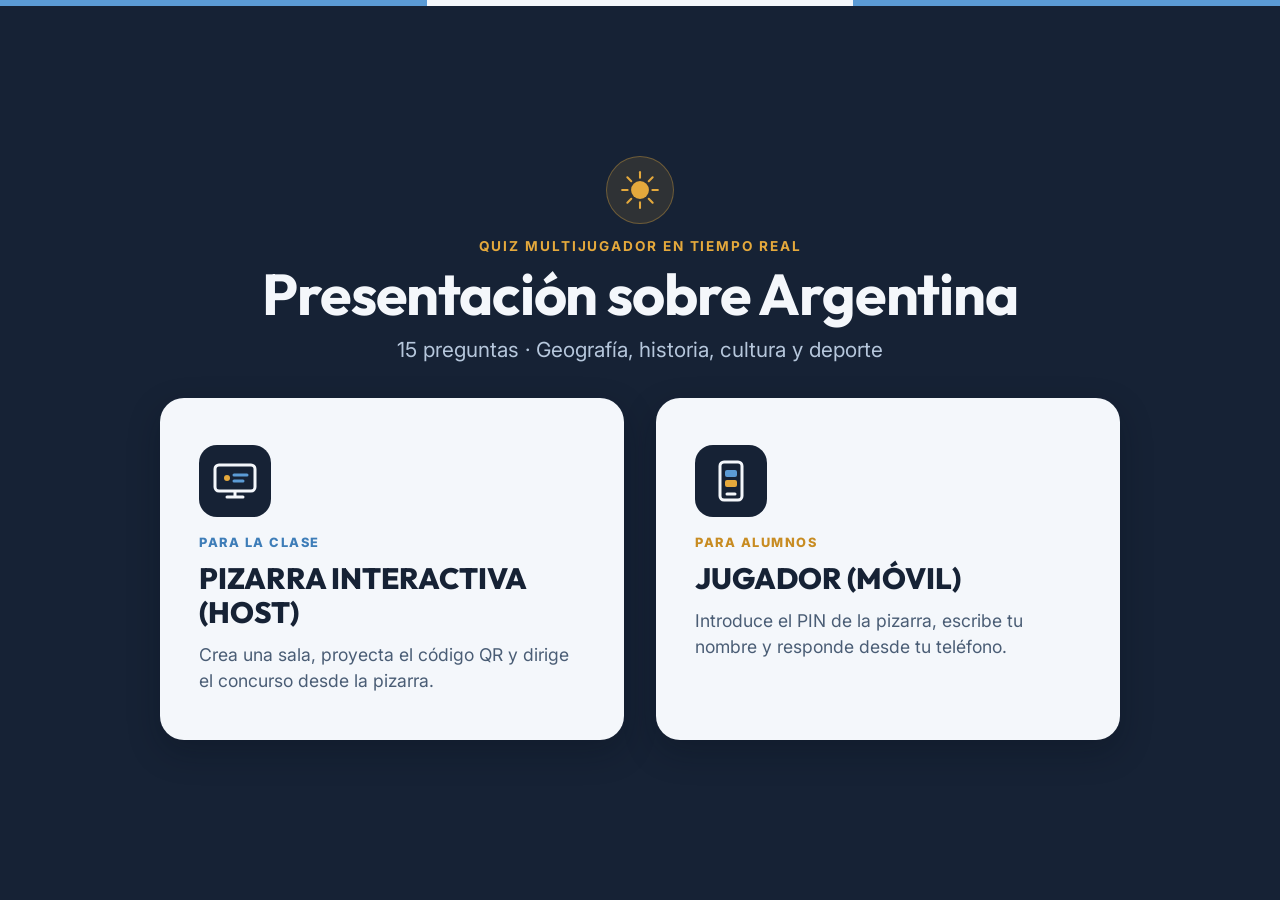
==== index.html @ 7177f7fc "Argentina live quiz 40s" ====
<!DOCTYPE html>
<html lang="es">
<head>
  <meta charset="UTF-8">
  <meta name="viewport" content="width=device-width, initial-scale=1.0, maximum-scale=1.0, user-scalable=no">
  <title>Presentación sobre Argentina · Quiz Interactivo</title>
  <link rel="preconnect" href="https://fonts.googleapis.com">
  <link rel="preconnect" href="https://fonts.gstatic.com" crossorigin>
  <link href="https://fonts.googleapis.com/css2?family=Inter:wght@400;500;600;700;800&family=Outfit:wght@600;700;800&display=swap" rel="stylesheet">
  <link rel="stylesheet" href="style.css">
</head>
<body>
  <!-- Subtle Argentine Albiceleste top ribbon -->
  <div class="flag-ribbon" aria-hidden="true">
    <span class="flag-stripe sky"></span>
    <span class="flag-stripe white"></span>
    <span class="flag-stripe sky"></span>
  </div>

  <div class="app-shell">
    <!-- ==================== 1. HOME SCREEN ==================== -->
    <main id="screen-home" class="screen active" aria-label="Pantalla de inicio">
      <header class="home-header">
        <div class="sun-badge" aria-hidden="true">
          <svg viewBox="0 0 64 64" width="44" height="44" fill="none">
            <circle cx="32" cy="32" r="13" fill="#E5A93C"/>
            <g stroke="#E5A93C" stroke-width="3" stroke-linecap="round">
              <line x1="32" y1="6" x2="32" y2="14"/>
              <line x1="32" y1="50" x2="32" y2="58"/>
              <line x1="6" y1="32" x2="14" y2="32"/>
              <line x1="50" y1="32" x2="58" y2="32"/>
              <line x1="13.6" y1="13.6" x2="19.3" y2="19.3"/>
              <line x1="44.7" y1="44.7" x2="50.4" y2="50.4"/>
              <line x1="50.4" y1="13.6" x2="44.7" y2="19.3"/>
              <line x1="19.3" y1="44.7" x2="13.6" y2="50.4"/>
            </g>
          </svg>
        </div>
        <p class="eyebrow">QUIZ MULTIJUGADOR EN TIEMPO REAL</p>
        <h1 class="home-title">Presentación sobre Argentina</h1>
        <p class="home-subtitle">15 preguntas · Geografía, historia, cultura y deporte</p>
      </header>

      <section class="role-grid" aria-label="Seleccionar modo">
        <button id="btn-choose-host" class="role-card role-host" type="button">
          <span class="role-icon" aria-hidden="true">
            <svg viewBox="0 0 48 48" width="48" height="48" fill="none">
              <rect x="4" y="8" width="40" height="26" rx="4" stroke="currentColor" stroke-width="3"/>
              <line x1="16" y1="40" x2="32" y2="40" stroke="currentColor" stroke-width="3" stroke-linecap="round"/>
              <line x1="24" y1="34" x2="24" y2="40" stroke="currentColor" stroke-width="3"/>
              <circle cx="16" cy="21" r="3" fill="#E5A93C"/>
              <line x1="23" y1="18" x2="36" y2="18" stroke="#5B9BD5" stroke-width="3" stroke-linecap="round"/>
              <line x1="23" y1="24" x2="32" y2="24" stroke="#5B9BD5" stroke-width="3" stroke-linecap="round"/>
            </svg>
          </span>
          <span class="role-tag">PARA LA CLASE</span>
          <span class="role-title">PIZARRA INTERACTIVA (HOST)</span>
          <span class="role-desc">Crea una sala, proyecta el código QR y dirige el concurso desde la pizarra.</span>
        </button>

        <button id="btn-choose-player" class="role-card role-player" type="button">
          <span class="role-icon" aria-hidden="true">
            <svg viewBox="0 0 48 48" width="48" height="48" fill="none">
              <rect x="13" y="5" width="22" height="38" rx="4" stroke="currentColor" stroke-width="3"/>
              <line x1="20" y1="37" x2="28" y2="37" stroke="currentColor" stroke-width="3" stroke-linecap="round"/>
              <rect x="18" y="13" width="12" height="7" rx="2" fill="#5B9BD5"/>
              <rect x="18" y="23" width="12" height="7" rx="2" fill="#E5A93C"/>
            </svg>
          </span>
          <span class="role-tag">PARA ALUMNOS</span>
          <span class="role-title">JUGADOR (MÓVIL)</span>
          <span class="role-desc">Introduce el PIN de la pizarra, escribe tu nombre y responde desde tu teléfono.</span>
        </button>
      </section>
    </main>

    <!-- ==================== 2. HOST SCREEN ==================== -->
    <section id="screen-host" class="screen" aria-label="Modo pizarra interactiva">
      <!-- Persistent Host Top Bar -->
      <header class="host-topbar">
        <div class="host-brand">
          <button id="btn-host-exit" class="btn-ghost btn-sm" type="button" title="Volver al inicio">← Inicio</button>
          <span class="host-title-pill">Presentación sobre Argentina</span>
        </div>
        <div class="host-meta">
          <span class="meta-chip">PIN: <strong id="host-topbar-pin" class="tabular">----</strong></span>
          <span class="meta-chip">Jugadores: <strong id="host-topbar-players" class="tabular">0</strong></span>
        </div>
      </header>

      <!-- HOST VIEW A: LOBBY -->
      <div id="host-view-lobby" class="host-view active">
        <div class="lobby-layout">
          <div class="card lobby-join-card">
            <p class="section-label">ESCANEA EL CÓDIGO QR O ENTRA CON EL PIN</p>
            <div class="pin-display" id="host-lobby-pin">----</div>
            <div class="qr-frame">
              <img id="host-qr-img" src="" alt="Código QR para unirse al quiz" width="280" height="280">
            </div>
            <p class="join-url-text" id="host-join-url"></p>
          </div>

          <div class="card lobby-players-card">
            <div class="lobby-players-head">
              <div>
                <p class="section-label">SALA DE ESPERA EN VIVO</p>
                <h2 class="lobby-count-heading">
                  Jugadores conectados: <span id="host-lobby-count" class="tabular accent-sky">0</span>
                </h2>
              </div>
              <button id="btn-host-start" class="btn-primary btn-xl" type="button">EMPEZAR QUIZ</button>
            </div>
            <div id="host-players-empty" class="players-empty">
              Esperando a que los alumnos se conecten con sus teléfonos...
            </div>
            <ul id="host-players-list" class="players-grid" aria-live="polite"></ul>
          </div>
        </div>
      </div>

      <!-- HOST VIEW B: QUESTION & REVEAL (Unified persistent DOM - zero layout shift) -->
      <div id="host-view-question" class="host-view">
        <div class="question-hud">
          <div class="hud-left">
            <span class="hud-badge">Pregunta <strong id="host-q-num" class="tabular">1</strong> / <strong id="host-q-total" class="tabular">15</strong></span>
          </div>

          <div class="hud-center">
            <div class="timer-pill" id="host-timer-pill">
              <span class="timer-label">Tiempo</span>
              <span id="host-timer-sec" class="timer-value tabular">40</span>
              <span class="timer-unit">s</span>
            </div>
          </div>

          <div class="hud-right">
            <div class="responses-pill">
              Respuestas: <strong id="host-resp-answered" class="tabular">0</strong> / <strong id="host-resp-total" class="tabular">0</strong>
            </div>
          </div>
        </div>

        <!-- Smooth timer progress bar -->
        <div class="timer-track" aria-hidden="true">
          <div id="host-timer-bar" class="timer-fill"></div>
        </div>

        <!-- Question Card -->
        <div class="card host-question-card">
          <h2 id="host-question-text" class="host-question-text"></h2>
        </div>

        <!-- 4 Persistent Options Grid (A/B/C/D) -->
        <div class="host-options-grid" id="host-options-grid">
          <div class="option-card" id="host-opt-0" data-opt="0">
            <div class="option-bar-bg"><div class="option-bar-fill" id="host-opt-bar-0"></div></div>
            <div class="option-content">
              <span class="option-letter">A</span>
              <span class="option-text" id="host-opt-text-0"></span>
              <span class="option-stat tabular" id="host-opt-pct-0">0%</span>
            </div>
          </div>
          <div class="option-card" id="host-opt-1" data-opt="1">
            <div class="option-bar-bg"><div class="option-bar-fill" id="host-opt-bar-1"></div></div>
            <div class="option-content">
              <span class="option-letter">B</span>
              <span class="option-text" id="host-opt-text-1"></span>
              <span class="option-stat tabular" id="host-opt-pct-1">0%</span>
            </div>
          </div>
          <div class="option-card" id="host-opt-2" data-opt="2">
            <div class="option-bar-bg"><div class="option-bar-fill" id="host-opt-bar-2"></div></div>
            <div class="option-content">
              <span class="option-letter">C</span>
              <span class="option-text" id="host-opt-text-2"></span>
              <span class="option-stat tabular" id="host-opt-pct-2">0%</span>
            </div>
          </div>
          <div class="option-card" id="host-opt-3" data-opt="3">
            <div class="option-bar-bg"><div class="option-bar-fill" id="host-opt-bar-3"></div></div>
            <div class="option-content">
              <span class="option-letter">D</span>
              <span class="option-text" id="host-opt-text-3"></span>
              <span class="option-stat tabular" id="host-opt-pct-3">0%</span>
            </div>
          </div>
        </div>

        <!-- Persistent Action Footer (fixed height, toggles controls cleanly) -->
        <div class="host-action-bar">
          <button id="btn-host-reveal" class="btn-gold btn-lg" type="button">Mostrar Respuesta</button>
          <div id="host-post-reveal-actions" class="action-group hidden">
            <button id="btn-host-leaderboard" class="btn-secondary btn-lg" type="button">Clasificación (Top 5)</button>
            <button id="btn-host-next" class="btn-primary btn-lg" type="button">Siguiente Pregunta →</button>
          </div>
        </div>
      </div>

      <!-- HOST VIEW C: LEADERBOARD (TOP 5) -->
      <div id="host-view-leaderboard" class="host-view">
        <div class="card leaderboard-card">
          <div class="leaderboard-head">
            <div>
              <p class="section-label">PUNTUACIÓN ACTUAL</p>
              <h2 class="leaderboard-title">Clasificación (Top 5)</h2>
            </div>
            <span class="hud-badge">Tras pregunta <strong id="host-lb-q-num" class="tabular">1</strong> / 15</span>
          </div>

          <ol id="host-leaderboard-list" class="leaderboard-list"></ol>
          <p id="host-leaderboard-empty" class="players-empty hidden">Todavía no hay jugadores registrados.</p>

          <div class="leaderboard-footer">
            <button id="btn-lb-next" class="btn-primary btn-xl" type="button">Siguiente Pregunta →</button>
          </div>
        </div>
      </div>

      <!-- HOST VIEW D: FINAL PODIUM -->
      <div id="host-view-podium" class="host-view">
        <div class="podium-wrapper">
          <div class="podium-header">
            <p class="eyebrow">RESULTADOS FINALES · PRESENTACIÓN SOBRE ARGENTINA</p>
            <h2 class="podium-heading">¡Podio Final!</h2>
          </div>

          <div class="podium-stage" aria-label="Podio de ganadores">
            <!-- 2nd Place -->
            <div class="podium-col place-2" id="podium-col-2">
              <div class="podium-medal silver">2.º</div>
              <div class="podium-name" id="podium-name-2">—</div>
              <div class="podium-score tabular" id="podium-score-2">0 pts</div>
              <div class="podium-block block-2">2</div>
            </div>

            <!-- 1st Place -->
            <div class="podium-col place-1" id="podium-col-1">
              <div class="podium-crown" aria-hidden="true">👑</div>
              <div class="podium-medal gold">1.º</div>
              <div class="podium-name" id="podium-name-1">—</div>
              <div class="podium-score tabular" id="podium-score-1">0 pts</div>
              <div class="podium-block block-1">1</div>
            </div>

            <!-- 3rd Place -->
            <div class="podium-col place-3" id="podium-col-3">
              <div class="podium-medal bronze">3.º</div>
              <div class="podium-name" id="podium-name-3">—</div>
              <div class="podium-score tabular" id="podium-score-3">0 pts</div>
              <div class="podium-block block-3">3</div>
            </div>
          </div>

          <div id="podium-rest-card" class="card podium-rest-card hidden">
            <p class="section-label">OTROS FINALISTAS</p>
            <ol id="podium-rest-list" class="podium-rest-list" start="4"></ol>
          </div>

          <div class="podium-actions">
            <button id="btn-host-new-game" class="btn-gold btn-xl" type="button">Crear Nueva Sala</button>
          </div>
        </div>
      </div>
    </section>

    <!-- ==================== 3. PLAYER SCREEN ==================== -->
    <section id="screen-player" class="screen" aria-label="Modo jugador móvil">
      <!-- PLAYER VIEW A: JOIN FORM -->
      <div id="player-view-join" class="player-view active">
        <div class="player-top-nav">
          <button id="btn-player-back" class="btn-ghost btn-sm" type="button">← Inicio</button>
        </div>

        <div class="card player-join-card">
          <p class="section-label">UNIRSE AL QUIZ</p>
          <h2 class="player-join-title">Presentación sobre Argentina</h2>

          <form id="player-join-form" class="join-form" novalidate>
            <div class="form-group">
              <label for="input-pin">PIN de la sala (4 dígitos)</label>
              <input
                id="input-pin"
                type="text"
                inputmode="numeric"
                pattern="[0-9]*"
                maxlength="4"
                placeholder="Ej. 4821"
                autocomplete="off"
                class="input-field input-pin tabular"
                required
              >
            </div>

            <div class="form-group">
              <label for="input-name">Tu nombre</label>
              <input
                id="input-name"
                type="text"
                maxlength="24"
                placeholder="Escribe tu nombre"
                autocomplete="given-name"
                class="input-field"
                required
              >
            </div>

            <p id="player-join-error" class="form-error hidden" role="alert"></p>

            <button id="btn-player-join" class="btn-primary btn-block btn-lg" type="submit">UNIRSE</button>
          </form>
        </div>
      </div>

      <!-- PLAYER VIEW B: CONNECTED WRAPPER -->
      <div id="player-view-game" class="player-view">
        <header class="player-hud">
          <div class="player-identity">
            <span id="player-hud-name" class="player-name-badge">Alumno</span>
            <span class="player-pin-tag">PIN <strong id="player-hud-pin" class="tabular">----</strong></span>
          </div>
          <div class="player-score-pill">
            <span id="player-hud-score" class="tabular">0</span> pts
          </div>
        </header>

        <!-- Sub-state 1: Waiting in Lobby -->
        <div id="player-state-lobby" class="player-substate active">
          <div class="card player-status-card">
            <div class="pulse-dot" aria-hidden="true"></div>
            <h2>¡Estás dentro!</h2>
            <p class="status-sub">Mira la pizarra interactiva. El quiz comenzará en unos instantes.</p>
          </div>
        </div>

        <!-- Sub-state 2: Active Question -->
        <div id="player-state-question" class="player-substate">
          <div class="player-q-meta">
            <span>Pregunta <strong id="player-q-num" class="tabular">1</strong> / 15</span>
            <span class="player-timer-chip"><strong id="player-timer-sec" class="tabular">40</strong> s</span>
          </div>

          <div class="card player-question-card">
            <p id="player-question-text" class="player-question-text"></p>
          </div>

          <div class="player-options-grid" id="player-options-grid">
            <button type="button" class="player-opt-btn" id="player-opt-0" data-opt="0">
              <span class="player-opt-letter">A</span>
              <span class="player-opt-text" id="player-opt-text-0"></span>
            </button>
            <button type="button" class="player-opt-btn" id="player-opt-1" data-opt="1">
              <span class="player-opt-letter">B</span>
              <span class="player-opt-text" id="player-opt-text-1"></span>
            </button>
            <button type="button" class="player-opt-btn" id="player-opt-2" data-opt="2">
              <span class="player-opt-letter">C</span>
              <span class="player-opt-text" id="player-opt-text-2"></span>
            </button>
            <button type="button" class="player-opt-btn" id="player-opt-3" data-opt="3">
              <span class="player-opt-letter">D</span>
              <span class="player-opt-text" id="player-opt-text-3"></span>
            </button>
          </div>
        </div>

        <!-- Sub-state 2b: Calm Waiting Screen after sending answer -->
        <div id="player-state-waiting" class="player-substate">
          <div class="player-q-meta">
            <span>Pregunta <strong id="player-wait-q-num" class="tabular">1</strong> / 15</span>
            <span class="player-timer-chip"><strong id="player-wait-timer-sec" class="tabular">40</strong> s</span>
          </div>

          <div class="card player-waiting-card">
            <div class="waiting-spinner" aria-hidden="true"></div>
            <span id="player-wait-choice" class="waiting-choice-pill">Tu opción: A</span>
            <h2 class="waiting-heading">Respuesta enviada. Esperando a los demás...</h2>
            <p class="status-sub">El resultado aparecerá automáticamente cuando termine la pregunta.</p>
          </div>
        </div>

        <!-- Sub-state 3: Reveal / Leaderboard Clear Result Card -->
        <div id="player-state-feedback" class="player-substate">
          <div class="card player-feedback-card" id="player-feedback-card">
            <div class="feedback-icon" id="player-feedback-icon" aria-hidden="true">✅</div>
            <h2 id="player-feedback-title" class="feedback-title">¡CORRECTO!</h2>
            <p id="player-feedback-points" class="feedback-points tabular">+0 puntos</p>

            <div id="player-feedback-correct-box" class="feedback-correct-box hidden">
              <span class="feedback-correct-label">Respuesta correcta</span>
              <p id="player-feedback-correct-answer" class="feedback-correct-note"></p>
            </div>

            <div class="feedback-stats-box">
              <div class="feedback-rank-line tabular" id="player-feedback-rank">Puesto actual: #1 de 1</div>
              <div class="feedback-total-line">
                Puntos totales: <strong id="player-feedback-total" class="tabular">0 puntos</strong>
              </div>
            </div>

            <p class="feedback-next-hint">Mira la pizarra para la siguiente pregunta...</p>
          </div>
        </div>

        <!-- Sub-state 4: Final Podium -->
        <div id="player-state-podium" class="player-substate">
          <div class="card player-podium-card">
            <p class="section-label">FIN DEL QUIZ</p>
            <div class="final-rank-badge tabular" id="player-final-rank">1.º</div>
            <h2 id="player-final-headline">¡Excelente trabajo!</h2>
            <p class="final-score-big tabular" id="player-final-score">0 pts</p>
            <p class="status-sub" id="player-final-summary">Respuestas correctas: 0 / 15</p>
            <button id="btn-player-leave" class="btn-secondary btn-block btn-lg" type="button">Salir de la sala</button>
          </div>
        </div>
      </div>
    </section>
  </div>

  <!-- Toast notification for connection / room alerts -->
  <div id="toast" class="toast hidden" role="status" aria-live="polite"></div>

  <!-- Firebase Compat SDK v10 (CDN) -->
  <script src="https://www.gstatic.com/firebasejs/10.14.1/firebase-app-compat.js"></script>
  <script src="https://www.gstatic.com/firebasejs/10.14.1/firebase-database-compat.js"></script>
  <script src="app.js"></script>
</body>
</html>
---- style.css ----
/* ==========================================================================
   Presentación sobre Argentina · Multiplayer Quiz Stylesheet
   Palette:
     - Background (dark slate blue): #162235
     - Cards (soft ivory):           #F4F7FB
     - Accent sky blue:              #5B9BD5
     - Accent gold:                  #E5A93C
   Stability:
     - font-variant-numeric: tabular-nums on all dynamic numbers
     - Reserved heights / opacity transitions so ZERO layout jitter occurs
   ========================================================================== */

:root {
  --bg-slate: #162235;
  --bg-slate-elevated: #1E2E47;
  --bg-slate-soft: #253854;
  --card-ivory: #F4F7FB;
  --card-ivory-muted: #E6EDF6;
  --sky: #5B9BD5;
  --sky-dark: #3E7DB8;
  --sky-soft: rgba(91, 155, 213, 0.16);
  --gold: #E5A93C;
  --gold-dark: #C88C22;
  --gold-soft: rgba(229, 169, 60, 0.18);
  --green: #24824E;
  --green-soft: #E1F5E9;
  --green-border: #2E9B5E;
  --red: #C44747;
  --red-soft: #FBE9E9;
  --text-dark: #162235;
  --text-muted: #4A5D75;
  --text-light: #F4F7FB;
  --text-light-muted: #B6C7DC;
  --border-subtle: rgba(22, 34, 53, 0.12);
  --border-dark: rgba(244, 247, 251, 0.14);
  --shadow-card: 0 12px 32px rgba(8, 14, 24, 0.28);
  --radius-lg: 20px;
  --radius-md: 14px;
  --radius-sm: 10px;
}

*,
*::before,
*::after {
  box-sizing: border-box;
}

html,
body {
  margin: 0;
  padding: 0;
  min-height: 100%;
  background-color: var(--bg-slate);
  color: var(--text-light);
  font-family: 'Inter', system-ui, -apple-system, 'Segoe UI', Roboto, sans-serif;
  -webkit-font-smoothing: antialiased;
  touch-action: manipulation;
}

.tabular {
  font-variant-numeric: tabular-nums;
}

.hidden {
  display: none !important;
}

/* Argentine Albiceleste top accent ribbon */
.flag-ribbon {
  position: fixed;
  top: 0;
  left: 0;
  right: 0;
  height: 6px;
  display: grid;
  grid-template-columns: 1fr 1fr 1fr;
  z-index: 100;
}

.flag-stripe.sky {
  background: var(--sky);
}

.flag-stripe.white {
  background: var(--card-ivory);
}

.app-shell {
  min-height: 100vh;
  padding: 20px clamp(14px, 3vw, 36px) 24px;
  display: flex;
  flex-direction: column;
}

/* Screens & Views */
.screen {
  display: none;
  flex: 1;
  width: 100%;
  max-width: 1400px;
  margin: 0 auto;
}

.screen.active {
  display: flex;
  flex-direction: column;
}

.host-view,
.player-view,
.player-substate {
  display: none;
}

.host-view.active,
.player-view.active,
.player-substate.active {
  display: flex;
  flex-direction: column;
}

/* Shared Card */
.card {
  background-color: var(--card-ivory);
  color: var(--text-dark);
  border-radius: var(--radius-lg);
  box-shadow: var(--shadow-card);
  border: 1px solid rgba(255, 255, 255, 0.55);
}

.eyebrow {
  margin: 0 0 8px;
  font-size: 0.85rem;
  font-weight: 700;
  letter-spacing: 0.14em;
  text-transform: uppercase;
  color: var(--gold);
}

.section-label {
  margin: 0 0 8px;
  font-size: 0.8rem;
  font-weight: 700;
  letter-spacing: 0.12em;
  text-transform: uppercase;
  color: var(--text-muted);
}

.accent-sky {
  color: var(--sky-dark);
}

/* Buttons */
button {
  font-family: inherit;
  cursor: pointer;
  border: none;
  transition: transform 0.12s ease, background-color 0.15s ease, box-shadow 0.15s ease, opacity 0.15s ease;
}

button:active:not(:disabled) {
  transform: scale(0.985);
}

button:disabled {
  cursor: not-allowed;
  opacity: 0.6;
}

.btn-primary {
  background-color: var(--sky);
  color: #FFFFFF;
  font-weight: 700;
  border-radius: var(--radius-md);
  box-shadow: 0 6px 18px rgba(91, 155, 213, 0.32);
}

.btn-primary:hover:not(:disabled) {
  background-color: var(--sky-dark);
}

.btn-gold {
  background-color: var(--gold);
  color: var(--text-dark);
  font-weight: 800;
  border-radius: var(--radius-md);
  box-shadow: 0 6px 18px rgba(229, 169, 60, 0.32);
}

.btn-gold:hover:not(:disabled) {
  background-color: var(--gold-dark);
  color: #FFFFFF;
}

.btn-secondary {
  background-color: var(--bg-slate-soft);
  color: var(--text-light);
  font-weight: 700;
  border-radius: var(--radius-md);
  border: 1px solid var(--border-dark);
}

.btn-secondary:hover:not(:disabled) {
  background-color: #304769;
}

.btn-ghost {
  background: transparent;
  color: var(--text-light-muted);
  font-weight: 600;
  border-radius: var(--radius-sm);
  border: 1px solid var(--border-dark);
}

.btn-ghost:hover {
  color: var(--text-light);
  background: rgba(255, 255, 255, 0.08);
}

.btn-sm {
  padding: 8px 14px;
  font-size: 0.92rem;
}

.btn-lg {
  padding: 15px 28px;
  font-size: 1.12rem;
}

.btn-xl {
  padding: 18px 36px;
  font-size: clamp(1.1rem, 1.8vw, 1.35rem);
}

.btn-block {
  width: 100%;
}

/* ==========================================================================
   1. HOME SCREEN
   ========================================================================== */
#screen-home {
  justify-content: center;
  align-items: center;
  gap: clamp(24px, 4vh, 42px);
  padding: 18px 0;
}

.home-header {
  text-align: center;
  max-width: 820px;
}

.sun-badge {
  display: inline-flex;
  align-items: center;
  justify-content: center;
  width: 68px;
  height: 68px;
  border-radius: 50%;
  background: rgba(229, 169, 60, 0.12);
  border: 1px solid rgba(229, 169, 60, 0.35);
  margin-bottom: 14px;
}

.home-title {
  margin: 0;
  font-family: 'Outfit', 'Inter', sans-serif;
  font-size: clamp(2rem, 5vw, 3.6rem);
  line-height: 1.1;
  color: var(--card-ivory);
  letter-spacing: -0.02em;
}

.home-subtitle {
  margin: 12px 0 0;
  font-size: clamp(1rem, 1.8vw, 1.3rem);
  color: var(--text-light-muted);
}

.role-grid {
  display: grid;
  grid-template-columns: repeat(2, minmax(0, 1fr));
  gap: clamp(18px, 3vw, 32px);
  width: 100%;
  max-width: 960px;
}

.role-card {
  background-color: var(--card-ivory);
  color: var(--text-dark);
  border-radius: 24px;
  padding: clamp(26px, 4vw, 44px) clamp(22px, 3vw, 36px);
  text-align: left;
  display: flex;
  flex-direction: column;
  gap: 12px;
  box-shadow: var(--shadow-card);
  border: 3px solid transparent;
}

.role-card:hover {
  transform: translateY(-4px);
}

.role-host:hover {
  border-color: var(--sky);
}

.role-player:hover {
  border-color: var(--gold);
}

.role-icon {
  display: inline-flex;
  align-items: center;
  justify-content: center;
  width: 72px;
  height: 72px;
  border-radius: 18px;
  background-color: var(--bg-slate);
  color: var(--card-ivory);
  margin-bottom: 6px;
}

.role-tag {
  font-size: 0.8rem;
  font-weight: 800;
  letter-spacing: 0.12em;
  color: var(--sky-dark);
}

.role-player .role-tag {
  color: var(--gold-dark);
}

.role-title {
  font-family: 'Outfit', 'Inter', sans-serif;
  font-size: clamp(1.35rem, 2.3vw, 1.85rem);
  font-weight: 800;
  line-height: 1.15;
  color: var(--text-dark);
}

.role-desc {
  font-size: clamp(0.98rem, 1.4vw, 1.1rem);
  line-height: 1.45;
  color: var(--text-muted);
}

/* ==========================================================================
   2. HOST SCREEN (INTERACTIVE WHITEBOARD)
   ========================================================================== */
.host-topbar {
  display: flex;
  align-items: center;
  justify-content: space-between;
  gap: 16px;
  margin-bottom: 16px;
  padding-bottom: 12px;
  border-bottom: 1px solid var(--border-dark);
}

.host-brand {
  display: flex;
  align-items: center;
  gap: 14px;
}

.host-title-pill {
  font-family: 'Outfit', 'Inter', sans-serif;
  font-weight: 700;
  font-size: clamp(1.05rem, 1.6vw, 1.35rem);
  color: var(--card-ivory);
}

.host-meta {
  display: flex;
  align-items: center;
  gap: 12px;
}

.meta-chip {
  background: var(--bg-slate-elevated);
  border: 1px solid var(--border-dark);
  padding: 8px 16px;
  border-radius: 999px;
  font-size: clamp(0.95rem, 1.3vw, 1.15rem);
  color: var(--text-light-muted);
}

.meta-chip strong {
  color: var(--card-ivory);
  margin-left: 4px;
}

/* HOST LOBBY */
.host-view {
  flex: 1;
}

.lobby-layout {
  display: grid;
  grid-template-columns: minmax(320px, 430px) 1fr;
  gap: 24px;
  flex: 1;
  align-items: stretch;
}

.lobby-join-card {
  padding: 28px 24px;
  display: flex;
  flex-direction: column;
  align-items: center;
  justify-content: center;
  text-align: center;
}

.pin-display {
  font-family: 'Outfit', 'Inter', sans-serif;
  font-size: clamp(3.2rem, 6vw, 4.8rem);
  font-weight: 800;
  letter-spacing: 0.14em;
  padding-left: 0.14em;
  color: var(--text-dark);
  font-variant-numeric: tabular-nums;
  line-height: 1.05;
  margin: 4px 0 18px;
}

.qr-frame {
  background: #FFFFFF;
  padding: 16px;
  border-radius: 18px;
  border: 2px solid var(--card-ivory-muted);
  display: inline-flex;
  align-items: center;
  justify-content: center;
  width: 312px;
  height: 312px;
}

.qr-frame img {
  display: block;
  width: 280px;
  height: 280px;
  border-radius: 8px;
}

.join-url-text {
  margin: 14px 0 0;
  font-size: 0.92rem;
  color: var(--text-muted);
  word-break: break-all;
  max-width: 100%;
}

.lobby-players-card {
  padding: 28px 32px;
  display: flex;
  flex-direction: column;
}

.lobby-players-head {
  display: flex;
  align-items: center;
  justify-content: space-between;
  gap: 16px;
  flex-wrap: wrap;
  padding-bottom: 20px;
  border-bottom: 2px solid var(--card-ivory-muted);
}

.lobby-count-heading {
  margin: 0;
  font-family: 'Outfit', 'Inter', sans-serif;
  font-size: clamp(1.5rem, 2.6vw, 2.2rem);
  color: var(--text-dark);
}

.players-empty {
  margin: auto 0;
  text-align: center;
  font-size: clamp(1.1rem, 1.8vw, 1.35rem);
  color: var(--text-muted);
  padding: 36px 16px;
}

.players-grid {
  list-style: none;
  margin: 22px 0 0;
  padding: 0;
  display: flex;
  flex-wrap: wrap;
  gap: 12px;
  align-content: flex-start;
  overflow-y: auto;
  max-height: 55vh;
}

.player-chip {
  background-color: var(--bg-slate);
  color: var(--card-ivory);
  padding: 12px 20px;
  border-radius: 12px;
  font-weight: 700;
  font-size: clamp(1.05rem, 1.6vw, 1.35rem);
  border-left: 5px solid var(--sky);
  box-shadow: 0 3px 10px rgba(22, 34, 53, 0.14);
}

/* HOST QUESTION & REVEAL (Whiteboard readable from the back row) */
#host-view-question {
  gap: 16px;
  justify-content: space-between;
}

.question-hud {
  display: grid;
  grid-template-columns: 1fr auto 1fr;
  align-items: center;
  gap: 16px;
}

.hud-left {
  display: flex;
  justify-content: flex-start;
}

.hud-center {
  display: flex;
  justify-content: center;
}

.hud-right {
  display: flex;
  justify-content: flex-end;
}

.hud-badge {
  background: var(--bg-slate-elevated);
  border: 1px solid var(--border-dark);
  color: var(--text-light);
  padding: 10px 20px;
  border-radius: 14px;
  font-size: clamp(1.05rem, 1.6vw, 1.35rem);
  font-weight: 600;
}

.timer-pill {
  display: inline-flex;
  align-items: baseline;
  gap: 8px;
  background: var(--bg-slate-elevated);
  border: 2px solid var(--sky);
  padding: 8px 26px;
  border-radius: 999px;
  min-width: 175px;
  justify-content: center;
  transition: border-color 0.2s ease, background-color 0.2s ease;
}

.timer-pill.warning {
  border-color: var(--gold);
  background: rgba(229, 169, 60, 0.16);
}

.timer-pill.ended {
  border-color: var(--text-light-muted);
  background: rgba(182, 199, 220, 0.12);
}

.timer-label {
  font-size: 0.95rem;
  font-weight: 600;
  color: var(--text-light-muted);
  text-transform: uppercase;
  letter-spacing: 0.08em;
}

.timer-value {
  font-family: 'Outfit', 'Inter', sans-serif;
  font-size: clamp(1.8rem, 3vw, 2.5rem);
  font-weight: 800;
  color: var(--card-ivory);
  min-width: 2ch;
  text-align: right;
}

.timer-unit {
  font-size: 1.1rem;
  font-weight: 700;
  color: var(--text-light-muted);
}

.responses-pill {
  background: var(--bg-slate-elevated);
  border: 1px solid var(--border-dark);
  color: var(--text-light);
  padding: 10px 22px;
  border-radius: 14px;
  font-size: clamp(1.05rem, 1.6vw, 1.35rem);
  font-weight: 600;
  min-width: 220px;
  text-align: center;
}

.responses-pill strong {
  color: var(--gold);
}

.timer-track {
  width: 100%;
  height: 10px;
  background: var(--bg-slate-elevated);
  border-radius: 999px;
  overflow: hidden;
}

.timer-fill {
  height: 100%;
  width: 100%;
  background: linear-gradient(90deg, var(--sky), var(--gold));
  border-radius: 999px;
  transform-origin: left center;
  transition: width 0.25s linear;
}

.host-question-card {
  padding: clamp(24px, 3.2vh, 38px) clamp(24px, 3.5vw, 44px);
  display: flex;
  align-items: center;
  justify-content: center;
  text-align: center;
  min-height: clamp(120px, 19vh, 190px);
}

.host-question-text {
  margin: 0;
  font-family: 'Outfit', 'Inter', sans-serif;
  font-size: clamp(1.55rem, 3vw, 2.55rem);
  font-weight: 700;
  line-height: 1.24;
  color: var(--text-dark);
}

/* 4 Option Cards (Pre-allocated stat space prevents any shift on reveal) */
.host-options-grid {
  display: grid;
  grid-template-columns: repeat(2, minmax(0, 1fr));
  gap: clamp(14px, 1.8vw, 22px);
  flex: 1;
}

.option-card {
  position: relative;
  background-color: var(--card-ivory);
  color: var(--text-dark);
  border-radius: var(--radius-lg);
  border: 3px solid transparent;
  overflow: hidden;
  display: flex;
  align-items: stretch;
  min-height: clamp(104px, 16vh, 152px);
  box-shadow: 0 8px 22px rgba(8, 14, 24, 0.22);
  transition: border-color 0.25s ease, background-color 0.25s ease, opacity 0.25s ease;
}

/* Vote percentage background bar — strictly invisible during active timer */
.option-bar-bg {
  position: absolute;
  inset: 0;
  pointer-events: none;
  opacity: 0;
  transition: opacity 0.25s ease;
}

.option-bar-fill {
  height: 100%;
  width: 0%;
  background: rgba(91, 155, 213, 0.22);
  transition: width 0.45s cubic-bezier(0.22, 1, 0.36, 1);
}

.option-content {
  position: relative;
  z-index: 1;
  display: flex;
  align-items: center;
  gap: 18px;
  padding: 18px 22px;
  width: 100%;
}

.option-letter {
  flex: 0 0 54px;
  height: 54px;
  border-radius: 14px;
  background: var(--bg-slate);
  color: var(--card-ivory);
  font-family: 'Outfit', 'Inter', sans-serif;
  font-size: 1.55rem;
  font-weight: 800;
  display: inline-flex;
  align-items: center;
  justify-content: center;
}

.option-card[data-opt="0"] .option-letter { border-bottom: 4px solid var(--sky); }
.option-card[data-opt="1"] .option-letter { border-bottom: 4px solid var(--gold); }
.option-card[data-opt="2"] .option-letter { border-bottom: 4px solid #6E9EC9; }
.option-card[data-opt="3"] .option-letter { border-bottom: 4px solid #D39B43; }

.option-text {
  flex: 1;
  font-size: clamp(1.18rem, 2.05vw, 1.72rem);
  font-weight: 700;
  line-height: 1.25;
  color: var(--text-dark);
}

/* Reserved width for percentage so reveal causes ZERO text reflow */
.option-stat {
  flex: 0 0 78px;
  text-align: right;
  font-family: 'Outfit', 'Inter', sans-serif;
  font-size: clamp(1.3rem, 2vw, 1.75rem);
  font-weight: 800;
  color: var(--text-dark);
  opacity: 0;
  visibility: hidden;
  transition: opacity 0.25s ease;
}

/* Reveal state styles (applied ONLY after timer ends or Mostrar Respuesta) */
.host-options-grid.revealed .option-bar-bg {
  opacity: 1;
}

.host-options-grid.revealed .option-stat {
  opacity: 1;
  visibility: visible;
}

.host-options-grid.revealed .option-card.is-correct {
  background-color: var(--green-soft);
  border-color: var(--green-border);
}

.host-options-grid.revealed .option-card.is-correct .option-letter {
  background-color: var(--green);
  color: #FFFFFF;
  border-bottom-color: #165934;
}

.host-options-grid.revealed .option-card.is-correct .option-bar-fill {
  background: rgba(36, 130, 78, 0.22);
}

.host-options-grid.revealed .option-card.is-correct .option-stat {
  color: var(--green);
}

.host-options-grid.revealed .option-card.is-dimmed {
  opacity: 0.72;
}

.host-action-bar {
  display: flex;
  align-items: center;
  justify-content: flex-end;
  min-height: 64px;
  gap: 14px;
}

.action-group {
  display: flex;
  align-items: center;
  gap: 14px;
  flex-wrap: wrap;
}

/* HOST LEADERBOARD (TOP 5) */
.leaderboard-card {
  padding: clamp(24px, 3.5vw, 42px);
  max-width: 960px;
  width: 100%;
  margin: auto;
}

.leaderboard-head {
  display: flex;
  align-items: center;
  justify-content: space-between;
  gap: 16px;
  margin-bottom: 24px;
  flex-wrap: wrap;
}

.leaderboard-title {
  margin: 0;
  font-family: 'Outfit', 'Inter', sans-serif;
  font-size: clamp(1.8rem, 3.2vw, 2.6rem);
  color: var(--text-dark);
}

.leaderboard-head .hud-badge {
  background: var(--bg-slate);
  color: var(--card-ivory);
}

.leaderboard-list {
  list-style: none;
  margin: 0;
  padding: 0;
  display: flex;
  flex-direction: column;
  gap: 12px;
}

.lb-row {
  display: grid;
  grid-template-columns: 64px 1fr auto;
  align-items: center;
  gap: 16px;
  background: #FFFFFF;
  border: 2px solid var(--card-ivory-muted);
  border-radius: 16px;
  padding: 16px 24px;
}

.lb-row.rank-1 {
  border-color: var(--gold);
  background: #FFFBF0;
}

.lb-row.rank-2 {
  border-color: #9EB3C8;
}

.lb-row.rank-3 {
  border-color: #D19B6A;
}

.lb-rank {
  width: 48px;
  height: 48px;
  border-radius: 12px;
  background: var(--bg-slate);
  color: var(--card-ivory);
  font-family: 'Outfit', 'Inter', sans-serif;
  font-size: 1.4rem;
  font-weight: 800;
  display: inline-flex;
  align-items: center;
  justify-content: center;
}

.lb-row.rank-1 .lb-rank { background: var(--gold); color: var(--text-dark); }
.lb-row.rank-2 .lb-rank { background: #8DA2B8; color: #FFFFFF; }
.lb-row.rank-3 .lb-rank { background: #C2824E; color: #FFFFFF; }

.lb-name {
  font-size: clamp(1.25rem, 2.2vw, 1.75rem);
  font-weight: 700;
  color: var(--text-dark);
  overflow: hidden;
  text-overflow: ellipsis;
  white-space: nowrap;
}

.lb-score {
  font-family: 'Outfit', 'Inter', sans-serif;
  font-size: clamp(1.3rem, 2.2vw, 1.8rem);
  font-weight: 800;
  color: var(--sky-dark);
}

.leaderboard-footer {
  margin-top: 28px;
  display: flex;
  justify-content: flex-end;
}

/* HOST FINAL PODIUM */
.podium-wrapper {
  display: flex;
  flex-direction: column;
  align-items: center;
  justify-content: center;
  flex: 1;
  gap: 24px;
  padding: 10px 0 20px;
}

.podium-header {
  text-align: center;
}

.podium-heading {
  margin: 0;
  font-family: 'Outfit', 'Inter', sans-serif;
  font-size: clamp(2.2rem, 4.5vw, 3.4rem);
  color: var(--card-ivory);
}

.podium-stage {
  display: grid;
  grid-template-columns: repeat(3, minmax(180px, 290px));
  align-items: end;
  gap: clamp(14px, 2.5vw, 28px);
  margin-top: 12px;
}

.podium-col {
  display: flex;
  flex-direction: column;
  align-items: center;
  text-align: center;
}

.podium-crown {
  font-size: 2.4rem;
  line-height: 1;
  margin-bottom: 6px;
}

.podium-medal {
  display: inline-flex;
  align-items: center;
  justify-content: center;
  padding: 6px 16px;
  border-radius: 999px;
  font-weight: 800;
  font-size: 1rem;
  margin-bottom: 10px;
}

.podium-medal.gold { background: var(--gold); color: var(--text-dark); }
.podium-medal.silver { background: #C2D0DE; color: var(--text-dark); }
.podium-medal.bronze { background: #D49B6A; color: var(--text-dark); }

.podium-name {
  font-family: 'Outfit', 'Inter', sans-serif;
  font-size: clamp(1.3rem, 2.3vw, 1.9rem);
  font-weight: 800;
  color: var(--card-ivory);
  max-width: 100%;
  overflow: hidden;
  text-overflow: ellipsis;
  white-space: nowrap;
  padding: 0 8px;
}

.podium-score {
  font-size: clamp(1.1rem, 1.8vw, 1.45rem);
  font-weight: 700;
  color: var(--gold);
  margin: 4px 0 14px;
}

.podium-block {
  width: 100%;
  border-radius: 18px 18px 6px 6px;
  display: flex;
  align-items: flex-start;
  justify-content: center;
  padding-top: 22px;
  font-family: 'Outfit', 'Inter', sans-serif;
  font-size: clamp(2.4rem, 4vw, 3.6rem);
  font-weight: 800;
  color: var(--text-dark);
  box-shadow: var(--shadow-card);
}

.block-1 {
  height: 210px;
  background: linear-gradient(180deg, #F2C363 0%, var(--gold) 100%);
}

.block-2 {
  height: 155px;
  background: linear-gradient(180deg, #E2EBF5 0%, #B8C8D9 100%);
}

.block-3 {
  height: 118px;
  background: linear-gradient(180deg, #E8BA92 0%, #C78A57 100%);
}

.podium-rest-card {
  width: 100%;
  max-width: 760px;
  padding: 18px 24px;
}

.podium-rest-list {
  margin: 8px 0 0;
  padding-left: 24px;
  display: grid;
  grid-template-columns: repeat(auto-fill, minmax(220px, 1fr));
  gap: 8px 20px;
  font-weight: 600;
  font-size: 1.05rem;
}

.podium-rest-list li {
  color: var(--text-dark);
}

.podium-rest-score {
  color: var(--sky-dark);
  margin-left: 6px;
  font-variant-numeric: tabular-nums;
}

/* ==========================================================================
   3. PLAYER SCREEN (MOBILE FIRST)
   ========================================================================== */
#screen-player {
  max-width: 560px;
  justify-content: flex-start;
}

.player-top-nav {
  margin-bottom: 16px;
}

.player-join-card {
  padding: 28px 22px;
  margin-top: 12px;
}

.player-join-title {
  margin: 0 0 22px;
  font-family: 'Outfit', 'Inter', sans-serif;
  font-size: 1.65rem;
  color: var(--text-dark);
}

.join-form {
  display: flex;
  flex-direction: column;
  gap: 18px;
}

.form-group {
  display: flex;
  flex-direction: column;
  gap: 8px;
}

.form-group label {
  font-size: 0.95rem;
  font-weight: 700;
  color: var(--text-dark);
}

.input-field {
  width: 100%;
  padding: 14px 16px;
  font-size: 1.15rem;
  font-family: inherit;
  font-weight: 600;
  color: var(--text-dark);
  background: #FFFFFF;
  border: 2px solid #CFDCEB;
  border-radius: 12px;
  outline: none;
  transition: border-color 0.15s ease, box-shadow 0.15s ease;
}

.input-field:focus {
  border-color: var(--sky);
  box-shadow: 0 0 0 4px var(--sky-soft);
}

.input-pin {
  font-family: 'Outfit', 'Inter', sans-serif;
  font-size: 1.8rem;
  font-weight: 800;
  letter-spacing: 0.22em;
  text-align: center;
}

.form-error {
  margin: 0;
  padding: 12px 14px;
  border-radius: 10px;
  background: var(--red-soft);
  color: var(--red);
  font-weight: 600;
  font-size: 0.95rem;
}

/* Player Connected HUD */
#player-view-game {
  flex: 1;
  gap: 16px;
}

.player-hud {
  display: flex;
  align-items: center;
  justify-content: space-between;
  gap: 12px;
  background: var(--bg-slate-elevated);
  border: 1px solid var(--border-dark);
  padding: 12px 16px;
  border-radius: 14px;
}

.player-identity {
  display: flex;
  align-items: center;
  gap: 10px;
  min-width: 0;
}

.player-name-badge {
  font-weight: 700;
  font-size: 1.05rem;
  color: var(--card-ivory);
  overflow: hidden;
  text-overflow: ellipsis;
  white-space: nowrap;
}

.player-pin-tag {
  font-size: 0.85rem;
  color: var(--text-light-muted);
  background: rgba(255, 255, 255, 0.08);
  padding: 4px 9px;
  border-radius: 8px;
  flex-shrink: 0;
}

.player-score-pill {
  font-family: 'Outfit', 'Inter', sans-serif;
  font-weight: 800;
  font-size: 1.08rem;
  color: var(--gold);
  flex-shrink: 0;
}

.player-substate {
  flex: 1;
  gap: 14px;
}

.player-status-card,
.player-feedback-card,
.player-podium-card {
  padding: 34px 24px;
  text-align: center;
  margin-top: 12px;
  display: flex;
  flex-direction: column;
  align-items: center;
  gap: 12px;
}

.player-status-card h2,
.player-feedback-card h2,
.player-podium-card h2 {
  margin: 0;
  font-family: 'Outfit', 'Inter', sans-serif;
  font-size: 1.7rem;
}

.status-sub {
  margin: 0;
  color: var(--text-muted);
  font-size: 1rem;
  line-height: 1.45;
}

.pulse-dot {
  width: 18px;
  height: 18px;
  border-radius: 50%;
  background: var(--sky);
  box-shadow: 0 0 0 8px var(--sky-soft);
  margin-bottom: 6px;
}

/* Player Question & 4 Big Buttons */
.player-q-meta {
  display: flex;
  align-items: center;
  justify-content: space-between;
  font-weight: 700;
  font-size: 1rem;
  color: var(--text-light-muted);
}

.player-timer-chip {
  background: var(--bg-slate-elevated);
  border: 2px solid var(--sky);
  color: var(--card-ivory);
  padding: 5px 14px;
  border-radius: 999px;
  font-size: 1.1rem;
}

.player-question-card {
  padding: 18px 18px;
}

.player-question-text {
  margin: 0;
  font-weight: 700;
  font-size: 1.08rem;
  line-height: 1.35;
  color: var(--text-dark);
}

.player-options-grid {
  display: grid;
  grid-template-columns: 1fr;
  gap: 12px;
}

.player-opt-btn {
  display: flex;
  align-items: center;
  gap: 14px;
  width: 100%;
  min-height: 76px;
  padding: 14px 16px;
  text-align: left;
  background-color: var(--card-ivory);
  color: var(--text-dark);
  border-radius: 16px;
  border: 3px solid transparent;
  box-shadow: 0 6px 16px rgba(8, 14, 24, 0.22);
}

.player-opt-btn:hover:not(:disabled) {
  border-color: var(--sky);
}

.player-opt-letter {
  flex: 0 0 46px;
  height: 46px;
  border-radius: 12px;
  background: var(--bg-slate);
  color: var(--card-ivory);
  font-family: 'Outfit', 'Inter', sans-serif;
  font-size: 1.35rem;
  font-weight: 800;
  display: inline-flex;
  align-items: center;
  justify-content: center;
}

.player-opt-btn[data-opt="0"] .player-opt-letter { border-bottom: 4px solid var(--sky); }
.player-opt-btn[data-opt="1"] .player-opt-letter { border-bottom: 4px solid var(--gold); }
.player-opt-btn[data-opt="2"] .player-opt-letter { border-bottom: 4px solid #6E9EC9; }
.player-opt-btn[data-opt="3"] .player-opt-letter { border-bottom: 4px solid #D39B43; }

.player-opt-text {
  font-size: 1.02rem;
  font-weight: 700;
  line-height: 1.28;
  color: var(--text-dark);
}

.player-opt-btn.selected {
  background-color: #DCEAF8;
  border-color: var(--sky);
  opacity: 1 !important;
}

.player-opt-btn.selected .player-opt-letter {
  background-color: var(--sky-dark);
}

/* Player Calm Waiting Screen (after submitting answer) */
.player-waiting-card {
  padding: 40px 24px;
  text-align: center;
  margin-top: 10px;
  display: flex;
  flex-direction: column;
  align-items: center;
  gap: 14px;
}

.waiting-spinner {
  width: 48px;
  height: 48px;
  border-radius: 50%;
  border: 4px solid var(--card-ivory-muted);
  border-top-color: var(--sky);
  animation: gentle-spin 1.2s linear infinite;
}

@keyframes gentle-spin {
  to {
    transform: rotate(360deg);
  }
}

.waiting-choice-pill {
  display: inline-flex;
  align-items: center;
  justify-content: center;
  padding: 6px 16px;
  border-radius: 999px;
  background: var(--sky-soft);
  color: var(--sky-dark);
  font-weight: 800;
  font-size: 0.95rem;
}

.waiting-heading {
  margin: 0;
  font-family: 'Outfit', 'Inter', sans-serif;
  font-size: 1.5rem;
  line-height: 1.25;
  color: var(--text-dark);
}

/* Player Clear Result Card (Green / Red / Orange) */
.player-feedback-card {
  padding: 32px 22px;
  border-width: 3px;
  border-style: solid;
  transition: background-color 0.2s ease, border-color 0.2s ease;
}

.player-feedback-card.is-correct {
  background: linear-gradient(180deg, #1F7A48 0%, #176239 100%);
  border-color: #4CC381;
  color: #FFFFFF;
}

.player-feedback-card.is-wrong {
  background: linear-gradient(180deg, #B83B3B 0%, #942B2B 100%);
  border-color: #EB7B7B;
  color: #FFFFFF;
}

.player-feedback-card.is-timeout {
  background: linear-gradient(180deg, #C76D1B 0%, #A45410 100%);
  border-color: #F2B066;
  color: #FFFFFF;
}

.feedback-icon {
  font-size: 3.4rem;
  line-height: 1;
  margin-bottom: 4px;
}

.feedback-title {
  margin: 0;
  font-family: 'Outfit', 'Inter', sans-serif;
  font-size: 2rem;
  font-weight: 800;
  letter-spacing: 0.03em;
  color: #FFFFFF;
}

.feedback-points {
  margin: 0;
  font-family: 'Outfit', 'Inter', sans-serif;
  font-size: 1.85rem;
  font-weight: 800;
  color: #FFFFFF;
  background: rgba(0, 0, 0, 0.2);
  padding: 8px 22px;
  border-radius: 999px;
}

.feedback-correct-box {
  width: 100%;
  background: rgba(255, 255, 255, 0.96);
  color: var(--text-dark);
  border-radius: 14px;
  padding: 14px 16px;
  text-align: left;
  box-shadow: 0 6px 16px rgba(0, 0, 0, 0.16);
}

.feedback-correct-label {
  display: block;
  font-size: 0.78rem;
  font-weight: 800;
  letter-spacing: 0.1em;
  text-transform: uppercase;
  color: var(--green);
  margin-bottom: 4px;
}

.feedback-correct-note {
  margin: 0;
  font-size: 1.05rem;
  font-weight: 700;
  line-height: 1.35;
  color: var(--text-dark);
}

.feedback-stats-box {
  width: 100%;
  background: rgba(0, 0, 0, 0.22);
  border: 1px solid rgba(255, 255, 255, 0.24);
  border-radius: 14px;
  padding: 16px 14px;
  display: flex;
  flex-direction: column;
  gap: 6px;
  margin-top: 4px;
}

.feedback-rank-line {
  font-family: 'Outfit', 'Inter', sans-serif;
  font-size: 1.45rem;
  font-weight: 800;
  color: #FFFFFF;
}

.feedback-total-line {
  font-size: 1.05rem;
  font-weight: 600;
  color: rgba(255, 255, 255, 0.92);
}

.feedback-total-line strong {
  color: #FFFFFF;
  font-weight: 800;
}

.feedback-next-hint {
  margin: 4px 0 0;
  font-size: 0.95rem;
  font-weight: 600;
  color: rgba(255, 255, 255, 0.85);
}

/* Player Final Podium */
.final-rank-badge {
  width: 96px;
  height: 96px;
  border-radius: 50%;
  background: var(--gold);
  color: var(--text-dark);
  font-family: 'Outfit', 'Inter', sans-serif;
  font-size: 2.3rem;
  font-weight: 800;
  display: inline-flex;
  align-items: center;
  justify-content: center;
  box-shadow: 0 8px 22px rgba(229, 169, 60, 0.35);
}

.final-score-big {
  margin: 0;
  font-family: 'Outfit', 'Inter', sans-serif;
  font-size: 2.2rem;
  font-weight: 800;
  color: var(--sky-dark);
}

/* Toast */
.toast {
  position: fixed;
  bottom: 20px;
  left: 50%;
  transform: translateX(-50%);
  background: #0F1826;
  color: var(--card-ivory);
  border: 1px solid var(--sky);
  padding: 12px 22px;
  border-radius: 12px;
  font-weight: 600;
  box-shadow: 0 10px 28px rgba(0, 0, 0, 0.35);
  z-index: 200;
  max-width: 92vw;
  text-align: center;
}

/* ==========================================================================
   RESPONSIVE BREAKPOINTS
   ========================================================================== */
@media (max-width: 960px) {
  .role-grid {
    grid-template-columns: 1fr;
  }

  .lobby-layout {
    grid-template-columns: 1fr;
  }

  .host-options-grid {
    grid-template-columns: 1fr;
  }

  .question-hud {
    grid-template-columns: 1fr 1fr;
  }

  .hud-center {
    grid-column: 1 / -1;
    order: -1;
  }

  .podium-stage {
    grid-template-columns: repeat(3, minmax(100px, 1fr));
    gap: 10px;
  }
}

@media (max-width: 520px) {
  .app-shell {
    padding: 16px 12px 20px;
  }

  .host-topbar {
    flex-direction: column;
    align-items: flex-start;
  }

  .qr-frame {
    width: 248px;
    height: 248px;
  }

  .qr-frame img {
    width: 220px;
    height: 220px;
  }
}
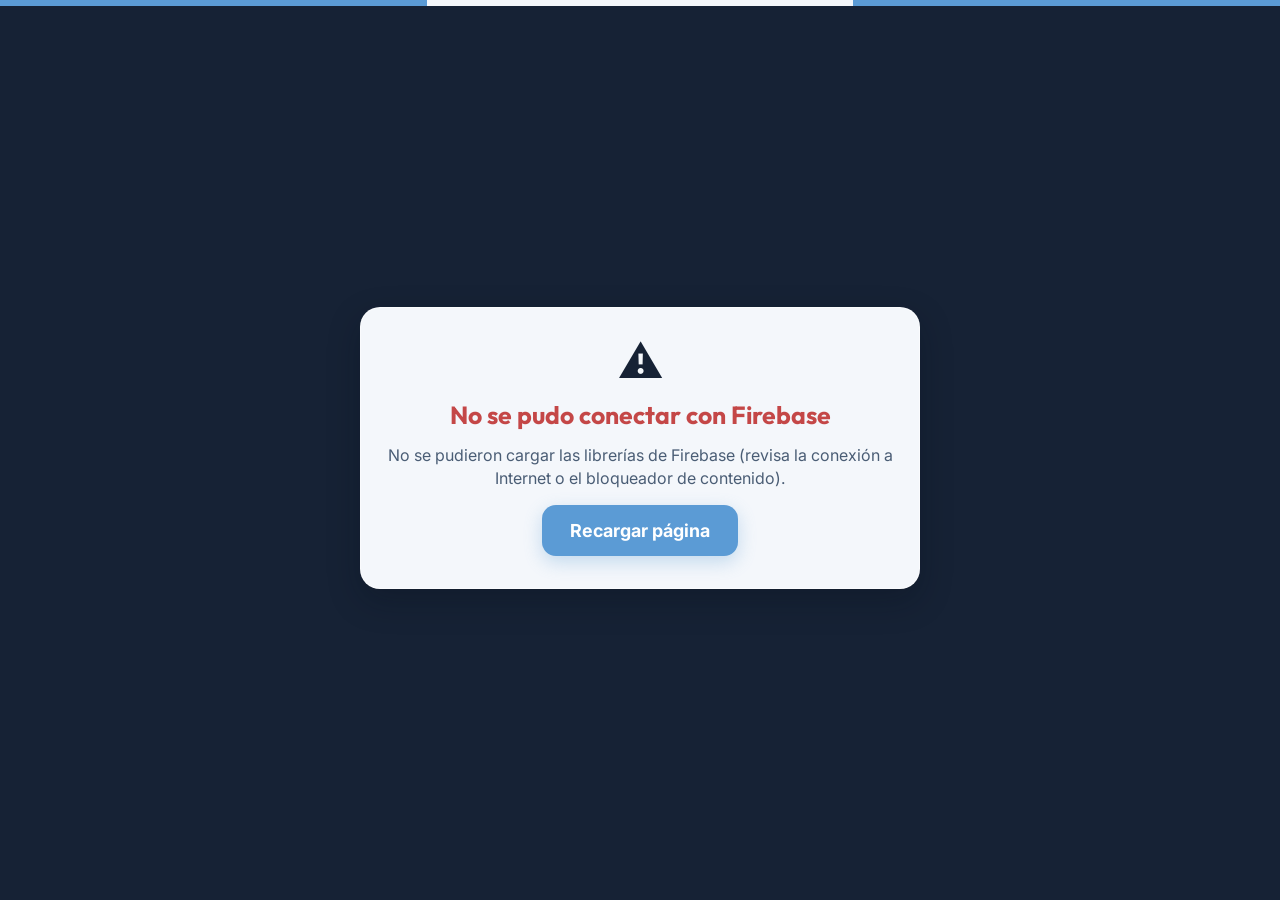
==== commit 6266d691: "Вече въпросите са тези които госпожата одобри" ====
--- a/index.html
+++ b/index.html
@@ -2,7 +2,7 @@
 <html lang="es">
 <head>
   <meta charset="UTF-8">
-  <meta name="viewport" content="width=device-width, initial-scale=1.0, maximum-scale=1.0, user-scalable=no">
+  <meta name="viewport" content="width=device-width, initial-scale=1.0, viewport-fit=cover">
   <title>Presentación sobre Argentina · Quiz Interactivo</title>
   <link rel="preconnect" href="https://fonts.googleapis.com">
   <link rel="preconnect" href="https://fonts.gstatic.com" crossorigin>
@@ -18,8 +18,16 @@
   </div>
 
   <div class="app-shell">
+    <!-- Visible fallback error card (prevents blank screen on load/Firebase errors) -->
+    <section id="app-error-banner" class="card app-error-card hidden" role="alert" aria-live="assertive">
+      <div class="app-error-icon" aria-hidden="true">⚠️</div>
+      <h2 id="app-error-title" class="app-error-title">Error al iniciar el quiz</h2>
+      <p id="app-error-detail" class="app-error-detail"></p>
+      <button type="button" class="btn-primary btn-lg" onclick="window.location.reload()">Recargar página</button>
+    </section>
+
     <!-- ==================== 1. HOME SCREEN ==================== -->
-    <main id="screen-home" class="screen active" aria-label="Pantalla de inicio">
+    <main id="screen-home" class="screen" aria-label="Pantalla de inicio">
       <header class="home-header">
         <div class="sun-badge" aria-hidden="true">
           <svg viewBox="0 0 64 64" width="44" height="44" fill="none">
@@ -92,12 +100,38 @@
       <div id="host-view-lobby" class="host-view active">
         <div class="lobby-layout">
           <div class="card lobby-join-card">
-            <p class="section-label">ESCANEA EL CÓDIGO QR O ENTRA CON EL PIN</p>
-            <div class="pin-display" id="host-lobby-pin">----</div>
-            <div class="qr-frame">
-              <img id="host-qr-img" src="" alt="Código QR para unirse al quiz" width="280" height="280">
-            </div>
-            <p class="join-url-text" id="host-join-url"></p>
+            <div class="lobby-join-split">
+              <!-- Left: QR Code -->
+              <div class="lobby-qr-pane">
+                <p class="section-label">OPCIÓN 1 · CÓDIGO QR</p>
+                <div class="qr-frame">
+                  <img id="host-qr-img" src="" alt="Código QR para unirse al quiz" width="280" height="280">
+                </div>
+                <p class="qr-caption">Escanea con tu móvil</p>
+              </div>
+
+              <div class="lobby-split-divider" aria-hidden="true">
+                <span>o</span>
+              </div>
+
+              <!-- Right: Direct Link + PIN -->
+              <div class="lobby-direct-pane">
+                <p class="section-label">OPCIÓN 2 · ENLACE DIRECTO PARA ALUMNOS</p>
+                <div class="base-url-box">
+                  <span class="base-url-label">Enlace directo de la sala:</span>
+                  <span class="base-url-value" id="host-direct-url"></span>
+                </div>
+                <p class="pin-caption">PIN de la sala:</p>
+                <div class="pin-display" id="host-lobby-pin">----</div>
+                <button id="btn-copy-link" class="btn-gold btn-lg btn-copy-link" type="button">
+                  <svg id="copy-link-icon" class="copy-icon" viewBox="0 0 24 24" width="22" height="22" fill="none" stroke="currentColor" stroke-width="2.2" stroke-linecap="round" stroke-linejoin="round" aria-hidden="true">
+                    <rect x="9" y="9" width="13" height="13" rx="2" ry="2"></rect>
+                    <path d="M5 15H4a2 2 0 0 1-2-2V4a2 2 0 0 1 2-2h9a2 2 0 0 1 2 2v1"></path>
+                  </svg>
+                  <span id="copy-link-label">Copiar enlace directo</span>
+                </button>
+              </div>
+            </div>
           </div>
 
           <div class="card lobby-players-card">
@@ -267,7 +301,7 @@
     <section id="screen-player" class="screen" aria-label="Modo jugador móvil">
       <!-- PLAYER VIEW A: JOIN FORM -->
       <div id="player-view-join" class="player-view active">
-        <div class="player-top-nav">
+        <div id="player-top-nav" class="player-top-nav">
           <button id="btn-player-back" class="btn-ghost btn-sm" type="button">← Inicio</button>
         </div>
 
@@ -275,8 +309,13 @@
           <p class="section-label">UNIRSE AL QUIZ</p>
           <h2 class="player-join-title">Presentación sobre Argentina</h2>
 
+          <div id="player-room-badge" class="room-badge hidden">
+            <span class="room-badge-text">Sala <strong id="player-room-badge-pin" class="tabular">#0000</strong></span>
+            <button id="btn-change-pin" class="btn-change-pin" type="button">Cambiar PIN</button>
+          </div>
+
           <form id="player-join-form" class="join-form" novalidate>
-            <div class="form-group">
+            <div class="form-group" id="player-pin-group">
               <label for="input-pin">PIN de la sala (4 dígitos)</label>
               <input
                 id="input-pin"
@@ -299,14 +338,14 @@
                 maxlength="24"
                 placeholder="Escribe tu nombre"
                 autocomplete="given-name"
-                class="input-field"
+                class="input-field input-name-lg"
                 required
               >
             </div>
 
             <p id="player-join-error" class="form-error hidden" role="alert"></p>
 
-            <button id="btn-player-join" class="btn-primary btn-block btn-lg" type="submit">UNIRSE</button>
+            <button id="btn-player-join" class="btn-primary btn-block btn-lg" type="submit">Entrar</button>
           </form>
         </div>
       </div>
--- a/style.css
+++ b/style.css
@@ -87,9 +87,43 @@
 
 .app-shell {
   min-height: 100vh;
+  min-height: 100dvh;
   padding: 20px clamp(14px, 3vw, 36px) 24px;
   display: flex;
   flex-direction: column;
+}
+
+.app-error-card {
+  max-width: 560px;
+  width: 100%;
+  margin: auto;
+  padding: 32px 24px;
+  text-align: center;
+  display: flex;
+  flex-direction: column;
+  align-items: center;
+  gap: 14px;
+  border: 2px solid var(--red);
+}
+
+.app-error-icon {
+  font-size: 2.8rem;
+  line-height: 1;
+}
+
+.app-error-title {
+  margin: 0;
+  font-family: 'Outfit', 'Inter', sans-serif;
+  font-size: 1.55rem;
+  color: var(--red);
+}
+
+.app-error-detail {
+  margin: 0;
+  font-size: 1rem;
+  line-height: 1.45;
+  color: var(--text-muted);
+  word-break: break-word;
 }
 
 /* Screens & Views */
@@ -400,44 +434,42 @@
 }
 
 .lobby-layout {
+  display: flex;
+  flex-direction: column;
+  gap: 20px;
+  flex: 1;
+}
+
+.lobby-join-card {
+  padding: clamp(20px, 2.6vh, 30px) clamp(20px, 3vw, 38px);
+}
+
+.lobby-join-split {
   display: grid;
-  grid-template-columns: minmax(320px, 430px) 1fr;
-  gap: 24px;
-  flex: 1;
-  align-items: stretch;
-}
-
-.lobby-join-card {
-  padding: 28px 24px;
+  grid-template-columns: minmax(280px, 1fr) auto minmax(320px, 1.25fr);
+  align-items: center;
+  gap: clamp(18px, 3vw, 36px);
+}
+
+.lobby-qr-pane {
   display: flex;
   flex-direction: column;
   align-items: center;
   justify-content: center;
   text-align: center;
-}
-
-.pin-display {
-  font-family: 'Outfit', 'Inter', sans-serif;
-  font-size: clamp(3.2rem, 6vw, 4.8rem);
-  font-weight: 800;
-  letter-spacing: 0.14em;
-  padding-left: 0.14em;
-  color: var(--text-dark);
-  font-variant-numeric: tabular-nums;
-  line-height: 1.05;
-  margin: 4px 0 18px;
 }
 
 .qr-frame {
   background: #FFFFFF;
-  padding: 16px;
+  padding: 14px;
   border-radius: 18px;
   border: 2px solid var(--card-ivory-muted);
   display: inline-flex;
   align-items: center;
   justify-content: center;
-  width: 312px;
-  height: 312px;
+  width: 308px;
+  height: 308px;
+  margin-top: 6px;
 }
 
 .qr-frame img {
@@ -447,18 +479,134 @@
   border-radius: 8px;
 }
 
-.join-url-text {
-  margin: 14px 0 0;
-  font-size: 0.92rem;
+.qr-caption {
+  margin: 12px 0 0;
+  font-family: 'Outfit', 'Inter', sans-serif;
+  font-size: clamp(1.15rem, 1.7vw, 1.45rem);
+  font-weight: 700;
+  color: var(--text-dark);
+}
+
+.lobby-split-divider {
+  display: flex;
+  flex-direction: column;
+  align-items: center;
+  justify-content: center;
+  align-self: stretch;
+  position: relative;
+}
+
+.lobby-split-divider::before {
+  content: "";
+  position: absolute;
+  top: 8px;
+  bottom: 8px;
+  width: 2px;
+  background: var(--card-ivory-muted);
+}
+
+.lobby-split-divider span {
+  position: relative;
+  z-index: 1;
+  width: 38px;
+  height: 38px;
+  border-radius: 50%;
+  background: var(--card-ivory);
+  border: 2px solid var(--card-ivory-muted);
   color: var(--text-muted);
+  font-weight: 800;
+  font-size: 0.95rem;
+  text-transform: uppercase;
+  display: inline-flex;
+  align-items: center;
+  justify-content: center;
+}
+
+.lobby-direct-pane {
+  display: flex;
+  flex-direction: column;
+  align-items: center;
+  justify-content: center;
+  text-align: center;
+  gap: 8px;
+}
+
+.base-url-box {
+  width: 100%;
+  max-width: 540px;
+  background: #FFFFFF;
+  border: 2px solid var(--card-ivory-muted);
+  border-radius: 14px;
+  padding: 12px 18px;
+  display: flex;
+  flex-direction: column;
+  gap: 3px;
+}
+
+.base-url-label {
+  font-size: 0.82rem;
+  font-weight: 700;
+  text-transform: uppercase;
+  letter-spacing: 0.08em;
+  color: var(--text-muted);
+}
+
+.base-url-value {
+  font-family: 'Outfit', 'Inter', sans-serif;
+  font-size: clamp(1.05rem, 1.7vw, 1.45rem);
+  font-weight: 700;
+  color: var(--sky-dark);
   word-break: break-all;
-  max-width: 100%;
+}
+
+.pin-caption {
+  margin: 8px 0 0;
+  font-size: clamp(0.95rem, 1.3vw, 1.15rem);
+  font-weight: 600;
+  color: var(--text-muted);
+}
+
+.pin-display {
+  font-family: 'Outfit', 'Inter', sans-serif;
+  font-size: clamp(3.4rem, 6vw, 5.2rem);
+  font-weight: 800;
+  letter-spacing: 0.16em;
+  padding-left: 0.16em;
+  color: var(--text-dark);
+  font-variant-numeric: tabular-nums;
+  line-height: 1.02;
+  margin: 0 0 10px;
+}
+
+.btn-copy-link {
+  display: inline-flex;
+  align-items: center;
+  justify-content: center;
+  gap: 10px;
+  min-width: 280px;
+  padding: 15px 28px;
+  font-size: clamp(1.05rem, 1.5vw, 1.22rem);
+}
+
+.btn-copy-link.copied {
+  background-color: var(--green);
+  color: #FFFFFF;
+  box-shadow: 0 6px 18px rgba(36, 130, 78, 0.34);
+}
+
+.btn-copy-link.copied:hover {
+  background-color: var(--green);
+}
+
+.copy-icon {
+  flex-shrink: 0;
 }
 
 .lobby-players-card {
-  padding: 28px 32px;
-  display: flex;
-  flex-direction: column;
+  padding: 22px 30px;
+  display: flex;
+  flex-direction: column;
+  flex: 1;
 }
 
 .lobby-players-head {
@@ -1077,10 +1225,67 @@
 
 .input-pin {
   font-family: 'Outfit', 'Inter', sans-serif;
-  font-size: 1.8rem;
-  font-weight: 800;
-  letter-spacing: 0.22em;
+  font-size: 2rem;
+  font-weight: 800;
+  letter-spacing: 0.24em;
   text-align: center;
+  padding: 16px 18px;
+}
+
+.input-name-lg {
+  font-size: 1.25rem;
+  padding: 16px 18px;
+}
+
+.room-badge {
+  display: flex;
+  align-items: center;
+  justify-content: space-between;
+  gap: 12px;
+  background: var(--sky-soft);
+  border: 2px solid var(--sky);
+  border-radius: 14px;
+  padding: 12px 16px;
+  margin-bottom: 18px;
+}
+
+.room-badge-text {
+  font-family: 'Outfit', 'Inter', sans-serif;
+  font-size: 1.25rem;
+  font-weight: 700;
+  color: var(--text-dark);
+}
+
+.room-badge-text strong {
+  color: var(--sky-dark);
+  font-size: 1.4rem;
+  margin-left: 4px;
+}
+
+.btn-change-pin {
+  background: #FFFFFF;
+  color: var(--sky-dark);
+  font-weight: 700;
+  font-size: 0.88rem;
+  padding: 7px 12px;
+  border-radius: 9px;
+  border: 1px solid rgba(91, 155, 213, 0.4);
+}
+
+.room-badge.locked {
+  justify-content: center;
+}
+
+/* Direct student link (?pin=XXXX): completely suppress role chooser & host views */
+body.student-direct-mode #screen-home,
+body.student-direct-mode #screen-host,
+body.student-direct-mode #player-top-nav,
+body.student-direct-mode #btn-change-pin {
+  display: none !important;
+}
+
+.btn-change-pin:hover {
+  background: var(--card-ivory);
 }
 
 .form-error {
@@ -1489,8 +1694,23 @@
     grid-template-columns: 1fr;
   }
 
-  .lobby-layout {
+  .lobby-join-split {
     grid-template-columns: 1fr;
+    gap: 20px;
+  }
+
+  .lobby-split-divider {
+    height: 36px;
+    width: 100%;
+  }
+
+  .lobby-split-divider::before {
+    top: 50%;
+    bottom: auto;
+    left: 10%;
+    right: 10%;
+    width: auto;
+    height: 2px;
   }
 
   .host-options-grid {
